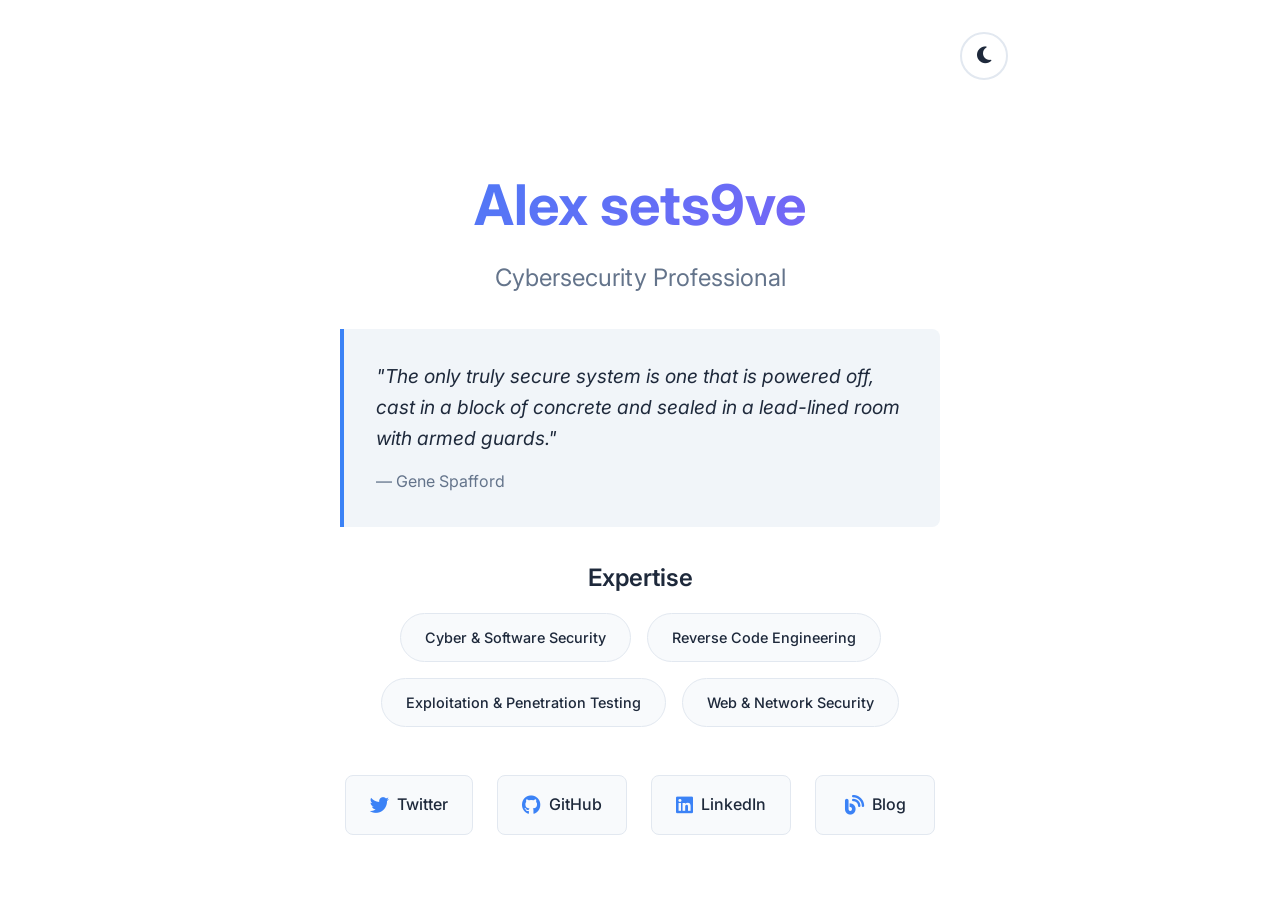
==== alex-website/index.html @ f984841a "Create personal website with responsive design and theme toggle Co-authored-by: carolynsala585 <caro" ====
<!DOCTYPE html>
<html lang="en">
<head>
    <meta charset="UTF-8">
    <meta name="viewport" content="width=device-width, initial-scale=1.0">
    <title>Alex sets9ve - Cybersecurity Professional</title>
    <link rel="stylesheet" href="styles.css">
    <link rel="preconnect" href="https://fonts.googleapis.com">
    <link rel="preconnect" href="https://fonts.gstatic.com" crossorigin>
    <link href="https://fonts.googleapis.com/css2?family=Inter:wght@300;400;500;600;700&display=swap" rel="stylesheet">
    <link rel="stylesheet" href="https://cdnjs.cloudflare.com/ajax/libs/font-awesome/6.4.0/css/all.min.css">
</head>
<body>
    <div class="container">
        <header>
            <button id="theme-toggle" aria-label="Toggle theme">
                <i class="fas fa-moon"></i>
            </button>
        </header>
        
        <main>
            <div class="hero">
                <h1 class="name">Alex sets9ve</h1>
                <p class="title">Cybersecurity Professional</p>
                
                <blockquote class="quote">
                    <p>"The only truly secure system is one that is powered off, cast in a block of concrete and sealed in a lead-lined room with armed guards."</p>
                    <cite>— Gene Spafford</cite>
                </blockquote>
                
                <div class="expertise">
                    <h2>Expertise</h2>
                    <ul>
                        <li>Cyber & Software Security</li>
                        <li>Reverse Code Engineering</li>
                        <li>Exploitation & Penetration Testing</li>
                        <li>Web & Network Security</li>
                    </ul>
                </div>
            </div>
            
            <div class="social-links">
                <a href="https://twitter.com/sets9ve" target="_blank" rel="noopener noreferrer" class="social-link">
                    <i class="fab fa-twitter"></i>
                    <span>Twitter</span>
                </a>
                <a href="https://github.com/sets9ve" target="_blank" rel="noopener noreferrer" class="social-link">
                    <i class="fab fa-github"></i>
                    <span>GitHub</span>
                </a>
                <a href="https://linkedin.com/in/sets9ve" target="_blank" rel="noopener noreferrer" class="social-link">
                    <i class="fab fa-linkedin"></i>
                    <span>LinkedIn</span>
                </a>
                <a href="https://blog.sets9ve.com" target="_blank" rel="noopener noreferrer" class="social-link">
                    <i class="fas fa-blog"></i>
                    <span>Blog</span>
                </a>
            </div>
        </main>
    </div>
    
    <script src="script.js"></script>
</body>
</html>
---- alex-website/styles.css ----
:root {
    /* Light theme variables */
    --bg-primary: #ffffff;
    --bg-secondary: #f8fafc;
    --text-primary: #1e293b;
    --text-secondary: #64748b;
    --accent: #3b82f6;
    --border: #e2e8f0;
    --shadow: rgba(0, 0, 0, 0.1);
    --quote-bg: #f1f5f9;
    --social-hover: #f8fafc;
}

[data-theme="dark"] {
    /* Dark theme variables */
    --bg-primary: #0f172a;
    --bg-secondary: #1e293b;
    --text-primary: #f1f5f9;
    --text-secondary: #94a3b8;
    --accent: #60a5fa;
    --border: #334155;
    --shadow: rgba(0, 0, 0, 0.3);
    --quote-bg: #1e293b;
    --social-hover: #334155;
}

* {
    margin: 0;
    padding: 0;
    box-sizing: border-box;
}

body {
    font-family: 'Inter', -apple-system, BlinkMacSystemFont, 'Segoe UI', Roboto, sans-serif;
    background-color: var(--bg-primary);
    color: var(--text-primary);
    line-height: 1.6;
    transition: background-color 0.3s ease, color 0.3s ease;
}

.container {
    min-height: 100vh;
    display: flex;
    flex-direction: column;
    max-width: 800px;
    margin: 0 auto;
    padding: 2rem;
}

header {
    display: flex;
    justify-content: flex-end;
    margin-bottom: 3rem;
}

#theme-toggle {
    background: none;
    border: 2px solid var(--border);
    border-radius: 50%;
    width: 48px;
    height: 48px;
    cursor: pointer;
    display: flex;
    align-items: center;
    justify-content: center;
    color: var(--text-primary);
    transition: all 0.3s ease;
    font-size: 1.2rem;
}

#theme-toggle:hover {
    background-color: var(--bg-secondary);
    border-color: var(--accent);
    transform: scale(1.05);
}

main {
    flex: 1;
    display: flex;
    flex-direction: column;
    justify-content: center;
    gap: 3rem;
}

.hero {
    text-align: center;
}

.name {
    font-size: 3.5rem;
    font-weight: 700;
    margin-bottom: 0.5rem;
    background: linear-gradient(135deg, var(--accent), #8b5cf6);
    -webkit-background-clip: text;
    -webkit-text-fill-color: transparent;
    background-clip: text;
}

.title {
    font-size: 1.5rem;
    color: var(--text-secondary);
    margin-bottom: 2rem;
    font-weight: 400;
}

.quote {
    background-color: var(--quote-bg);
    border-left: 4px solid var(--accent);
    padding: 2rem;
    margin: 2rem 0;
    border-radius: 0 8px 8px 0;
    text-align: left;
    max-width: 600px;
    margin-left: auto;
    margin-right: auto;
}

.quote p {
    font-size: 1.2rem;
    font-style: italic;
    margin-bottom: 1rem;
    color: var(--text-primary);
}

.quote cite {
    color: var(--text-secondary);
    font-size: 1rem;
    font-style: normal;
}

.expertise {
    margin-top: 2rem;
}

.expertise h2 {
    font-size: 1.5rem;
    margin-bottom: 1rem;
    color: var(--text-primary);
    font-weight: 600;
}

.expertise ul {
    list-style: none;
    display: flex;
    flex-wrap: wrap;
    justify-content: center;
    gap: 1rem;
}

.expertise li {
    background-color: var(--bg-secondary);
    padding: 0.75rem 1.5rem;
    border-radius: 25px;
    border: 1px solid var(--border);
    color: var(--text-primary);
    font-size: 0.9rem;
    font-weight: 500;
    transition: all 0.3s ease;
}

.expertise li:hover {
    background-color: var(--accent);
    color: white;
    transform: translateY(-2px);
    box-shadow: 0 4px 12px var(--shadow);
}

.social-links {
    display: flex;
    justify-content: center;
    gap: 1.5rem;
    flex-wrap: wrap;
}

.social-link {
    display: flex;
    align-items: center;
    gap: 0.5rem;
    padding: 1rem 1.5rem;
    background-color: var(--bg-secondary);
    border: 1px solid var(--border);
    border-radius: 8px;
    text-decoration: none;
    color: var(--text-primary);
    font-weight: 500;
    transition: all 0.3s ease;
    min-width: 120px;
    justify-content: center;
}

.social-link:hover {
    background-color: var(--social-hover);
    border-color: var(--accent);
    transform: translateY(-2px);
    box-shadow: 0 4px 12px var(--shadow);
}

.social-link i {
    font-size: 1.2rem;
    color: var(--accent);
}

/* Responsive design */
@media (max-width: 768px) {
    .container {
        padding: 1rem;
    }
    
    .name {
        font-size: 2.5rem;
    }
    
    .title {
        font-size: 1.2rem;
    }
    
    .quote {
        padding: 1.5rem;
        margin: 1.5rem 0;
    }
    
    .quote p {
        font-size: 1.1rem;
    }
    
    .expertise ul {
        flex-direction: column;
        align-items: center;
    }
    
    .social-links {
        flex-direction: column;
        align-items: center;
    }
    
    .social-link {
        width: 100%;
        max-width: 200px;
    }
}

@media (max-width: 480px) {
    .name {
        font-size: 2rem;
    }
    
    .title {
        font-size: 1rem;
    }
    
    .quote {
        padding: 1rem;
    }
    
    .quote p {
        font-size: 1rem;
    }
}
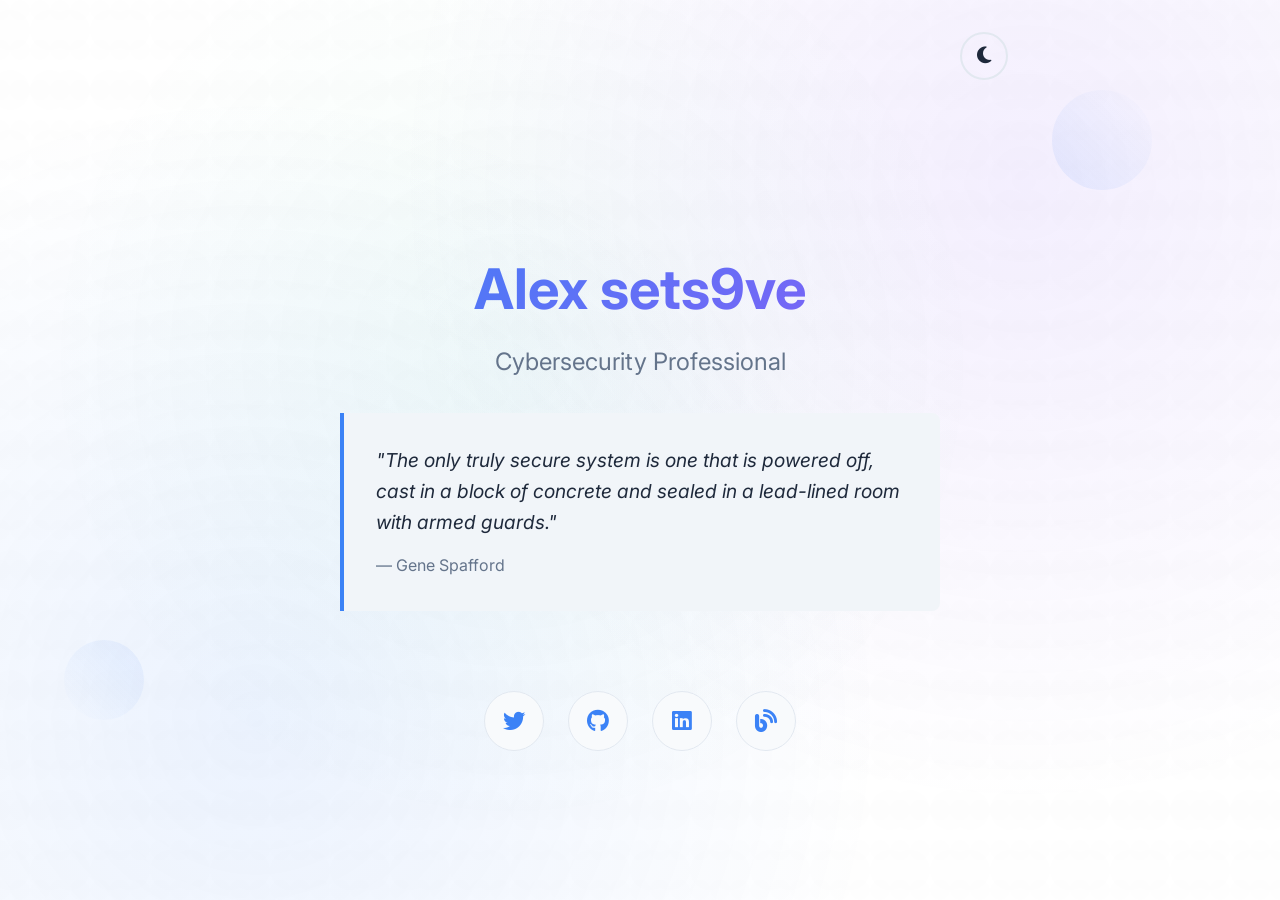
==== commit 639b4811: "Refactor design: Remove expertise section and enhance social links styling Co-authored-by: carolynsa" ====
--- a/alex-website/index.html
+++ b/alex-website/index.html
@@ -28,33 +28,21 @@
                     <cite>— Gene Spafford</cite>
                 </blockquote>
                 
-                <div class="expertise">
-                    <h2>Expertise</h2>
-                    <ul>
-                        <li>Cyber & Software Security</li>
-                        <li>Reverse Code Engineering</li>
-                        <li>Exploitation & Penetration Testing</li>
-                        <li>Web & Network Security</li>
-                    </ul>
-                </div>
+
             </div>
             
             <div class="social-links">
                 <a href="https://twitter.com/sets9ve" target="_blank" rel="noopener noreferrer" class="social-link">
                     <i class="fab fa-twitter"></i>
-                    <span>Twitter</span>
                 </a>
                 <a href="https://github.com/sets9ve" target="_blank" rel="noopener noreferrer" class="social-link">
                     <i class="fab fa-github"></i>
-                    <span>GitHub</span>
                 </a>
                 <a href="https://linkedin.com/in/sets9ve" target="_blank" rel="noopener noreferrer" class="social-link">
                     <i class="fab fa-linkedin"></i>
-                    <span>LinkedIn</span>
                 </a>
                 <a href="https://blog.sets9ve.com" target="_blank" rel="noopener noreferrer" class="social-link">
                     <i class="fas fa-blog"></i>
-                    <span>Blog</span>
                 </a>
             </div>
         </main>
--- a/alex-website/styles.css
+++ b/alex-website/styles.css
@@ -36,6 +36,74 @@
     color: var(--text-primary);
     line-height: 1.6;
     transition: background-color 0.3s ease, color 0.3s ease;
+    position: relative;
+    overflow-x: hidden;
+}
+
+body::before {
+    content: '';
+    position: fixed;
+    top: 0;
+    left: 0;
+    width: 100%;
+    height: 100%;
+    background: 
+        radial-gradient(circle at 20% 80%, rgba(59, 130, 246, 0.1) 0%, transparent 50%),
+        radial-gradient(circle at 80% 20%, rgba(139, 92, 246, 0.1) 0%, transparent 50%),
+        radial-gradient(circle at 40% 40%, rgba(16, 185, 129, 0.05) 0%, transparent 50%);
+    z-index: -1;
+    pointer-events: none;
+}
+
+/* Cybersecurity-themed background elements */
+body::after {
+    content: '';
+    position: fixed;
+    top: 0;
+    left: 0;
+    width: 100%;
+    height: 100%;
+    background-image: 
+        url("data:image/svg+xml,%3Csvg width='60' height='60' viewBox='0 0 60 60' xmlns='http://www.w3.org/2000/svg'%3E%3Cg fill='none' fill-rule='evenodd'%3E%3Cg fill='%23000000' fill-opacity='0.02'%3E%3Cpath d='M30 30c0-11.046-8.954-20-20-20s-20 8.954-20 20 8.954 20 20 20 20-8.954 20-20zm0 0c0 11.046 8.954 20 20 20s20-8.954 20-20-8.954-20-20-20-20 8.954-20 20z'/%3E%3C/g%3E%3C/g%3E%3C/svg%3E"),
+        url("data:image/svg+xml,%3Csvg width='40' height='40' viewBox='0 0 40 40' xmlns='http://www.w3.org/2000/svg'%3E%3Cg fill='none' fill-rule='evenodd'%3E%3Cg fill='%23000000' fill-opacity='0.015'%3E%3Cpath d='M20 20c0-5.523-4.477-10-10-10S0 14.477 0 20s4.477 10 10 10 10-4.477 10-10zm0 0c0 5.523 4.477 10 10 10s10-4.477 10-10-4.477-10-10-10-10 4.477-10 10z'/%3E%3C/g%3E%3C/g%3E%3C/svg%3E");
+    background-position: 0 0, 30px 30px;
+    z-index: -2;
+    pointer-events: none;
+    opacity: 0.3;
+}
+
+/* Floating cybersecurity elements */
+.container::before {
+    content: '';
+    position: fixed;
+    top: 10%;
+    right: 10%;
+    width: 100px;
+    height: 100px;
+    background: linear-gradient(45deg, var(--accent), transparent);
+    border-radius: 50%;
+    opacity: 0.1;
+    animation: float 6s ease-in-out infinite;
+    z-index: -1;
+}
+
+.container::after {
+    content: '';
+    position: fixed;
+    bottom: 20%;
+    left: 5%;
+    width: 80px;
+    height: 80px;
+    background: linear-gradient(45deg, transparent, var(--accent));
+    border-radius: 50%;
+    opacity: 0.08;
+    animation: float 8s ease-in-out infinite reverse;
+    z-index: -1;
+}
+
+@keyframes float {
+    0%, 100% { transform: translateY(0px) rotate(0deg); }
+    50% { transform: translateY(-20px) rotate(180deg); }
 }
 
 .container {
@@ -128,42 +196,7 @@
     font-style: normal;
 }
 
-.expertise {
-    margin-top: 2rem;
-}
-
-.expertise h2 {
-    font-size: 1.5rem;
-    margin-bottom: 1rem;
-    color: var(--text-primary);
-    font-weight: 600;
-}
-
-.expertise ul {
-    list-style: none;
-    display: flex;
-    flex-wrap: wrap;
-    justify-content: center;
-    gap: 1rem;
-}
-
-.expertise li {
-    background-color: var(--bg-secondary);
-    padding: 0.75rem 1.5rem;
-    border-radius: 25px;
-    border: 1px solid var(--border);
-    color: var(--text-primary);
-    font-size: 0.9rem;
-    font-weight: 500;
-    transition: all 0.3s ease;
-}
-
-.expertise li:hover {
-    background-color: var(--accent);
-    color: white;
-    transform: translateY(-2px);
-    box-shadow: 0 4px 12px var(--shadow);
-}
+
 
 .social-links {
     display: flex;
@@ -175,29 +208,35 @@
 .social-link {
     display: flex;
     align-items: center;
-    gap: 0.5rem;
-    padding: 1rem 1.5rem;
+    justify-content: center;
+    width: 60px;
+    height: 60px;
     background-color: var(--bg-secondary);
     border: 1px solid var(--border);
-    border-radius: 8px;
+    border-radius: 50%;
     text-decoration: none;
     color: var(--text-primary);
-    font-weight: 500;
     transition: all 0.3s ease;
-    min-width: 120px;
-    justify-content: center;
+    position: relative;
+    overflow: hidden;
 }
 
 .social-link:hover {
-    background-color: var(--social-hover);
+    background-color: var(--accent);
     border-color: var(--accent);
-    transform: translateY(-2px);
-    box-shadow: 0 4px 12px var(--shadow);
+    transform: translateY(-3px) scale(1.1);
+    box-shadow: 0 8px 25px var(--shadow);
+}
+
+.social-link:hover i {
+    color: white;
+    transform: scale(1.1);
 }
 
 .social-link i {
-    font-size: 1.2rem;
+    font-size: 1.4rem;
     color: var(--accent);
+    transition: all 0.3s ease;
 }
 
 /* Responsive design */
@@ -223,19 +262,14 @@
         font-size: 1.1rem;
     }
     
-    .expertise ul {
-        flex-direction: column;
-        align-items: center;
-    }
-    
     .social-links {
         flex-direction: column;
         align-items: center;
     }
     
     .social-link {
-        width: 100%;
-        max-width: 200px;
+        width: 60px;
+        height: 60px;
     }
 }
 
